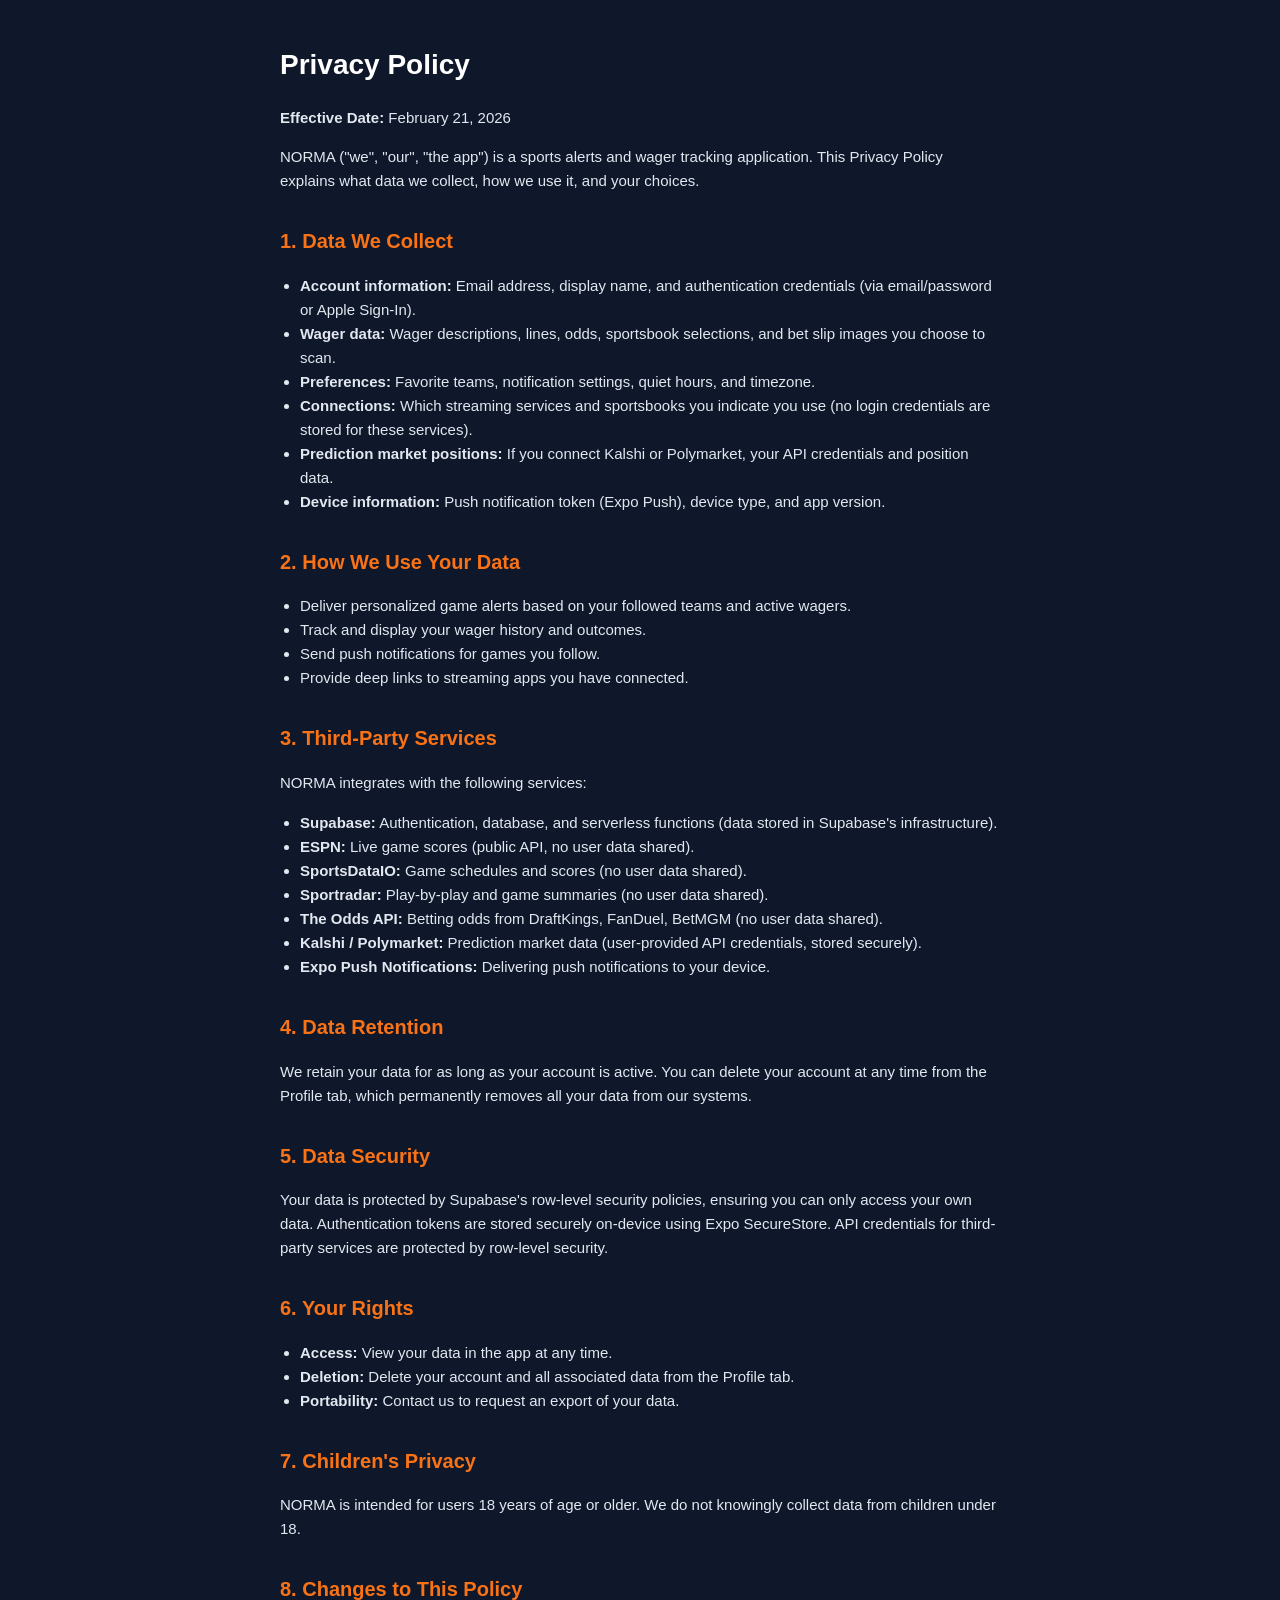
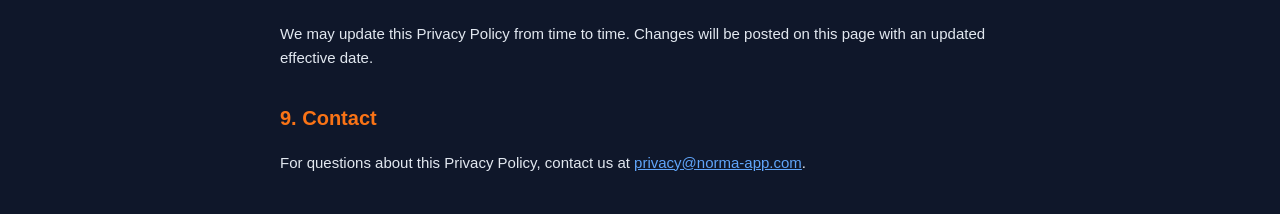
==== privacy-policy.html @ 9c6b076b "Add NORMA support site (Terms of Service + Privacy Policy)" ====
<!DOCTYPE html>
<html lang="en">
<head>
  <meta charset="UTF-8">
  <meta name="viewport" content="width=device-width, initial-scale=1.0">
  <title>NORMA — Privacy Policy</title>
  <style>
    body { font-family: -apple-system, BlinkMacSystemFont, "Segoe UI", Roboto, sans-serif; max-width: 720px; margin: 0 auto; padding: 24px; background: #0f172a; color: #e2e8f0; line-height: 1.6; }
    h1 { color: #ffffff; font-size: 28px; }
    h2 { color: #f97316; font-size: 20px; margin-top: 32px; }
    p, li { font-size: 15px; }
    a { color: #60a5fa; }
    ul { padding-left: 20px; }
  </style>
</head>
<body>
  <h1>Privacy Policy</h1>
  <p><strong>Effective Date:</strong> February 21, 2026</p>
  <p>NORMA ("we", "our", "the app") is a sports alerts and wager tracking application. This Privacy Policy explains what data we collect, how we use it, and your choices.</p>

  <h2>1. Data We Collect</h2>
  <ul>
    <li><strong>Account information:</strong> Email address, display name, and authentication credentials (via email/password or Apple Sign-In).</li>
    <li><strong>Wager data:</strong> Wager descriptions, lines, odds, sportsbook selections, and bet slip images you choose to scan.</li>
    <li><strong>Preferences:</strong> Favorite teams, notification settings, quiet hours, and timezone.</li>
    <li><strong>Connections:</strong> Which streaming services and sportsbooks you indicate you use (no login credentials are stored for these services).</li>
    <li><strong>Prediction market positions:</strong> If you connect Kalshi or Polymarket, your API credentials and position data.</li>
    <li><strong>Device information:</strong> Push notification token (Expo Push), device type, and app version.</li>
  </ul>

  <h2>2. How We Use Your Data</h2>
  <ul>
    <li>Deliver personalized game alerts based on your followed teams and active wagers.</li>
    <li>Track and display your wager history and outcomes.</li>
    <li>Send push notifications for games you follow.</li>
    <li>Provide deep links to streaming apps you have connected.</li>
  </ul>

  <h2>3. Third-Party Services</h2>
  <p>NORMA integrates with the following services:</p>
  <ul>
    <li><strong>Supabase:</strong> Authentication, database, and serverless functions (data stored in Supabase's infrastructure).</li>
    <li><strong>ESPN:</strong> Live game scores (public API, no user data shared).</li>
    <li><strong>SportsDataIO:</strong> Game schedules and scores (no user data shared).</li>
    <li><strong>Sportradar:</strong> Play-by-play and game summaries (no user data shared).</li>
    <li><strong>The Odds API:</strong> Betting odds from DraftKings, FanDuel, BetMGM (no user data shared).</li>
    <li><strong>Kalshi / Polymarket:</strong> Prediction market data (user-provided API credentials, stored securely).</li>
    <li><strong>Expo Push Notifications:</strong> Delivering push notifications to your device.</li>
  </ul>

  <h2>4. Data Retention</h2>
  <p>We retain your data for as long as your account is active. You can delete your account at any time from the Profile tab, which permanently removes all your data from our systems.</p>

  <h2>5. Data Security</h2>
  <p>Your data is protected by Supabase's row-level security policies, ensuring you can only access your own data. Authentication tokens are stored securely on-device using Expo SecureStore. API credentials for third-party services are protected by row-level security.</p>

  <h2>6. Your Rights</h2>
  <ul>
    <li><strong>Access:</strong> View your data in the app at any time.</li>
    <li><strong>Deletion:</strong> Delete your account and all associated data from the Profile tab.</li>
    <li><strong>Portability:</strong> Contact us to request an export of your data.</li>
  </ul>

  <h2>7. Children's Privacy</h2>
  <p>NORMA is intended for users 18 years of age or older. We do not knowingly collect data from children under 18.</p>

  <h2>8. Changes to This Policy</h2>
  <p>We may update this Privacy Policy from time to time. Changes will be posted on this page with an updated effective date.</p>

  <h2>9. Contact</h2>
  <p>For questions about this Privacy Policy, contact us at <a href="mailto:privacy@norma-app.com">privacy@norma-app.com</a>.</p>
</body>
</html>
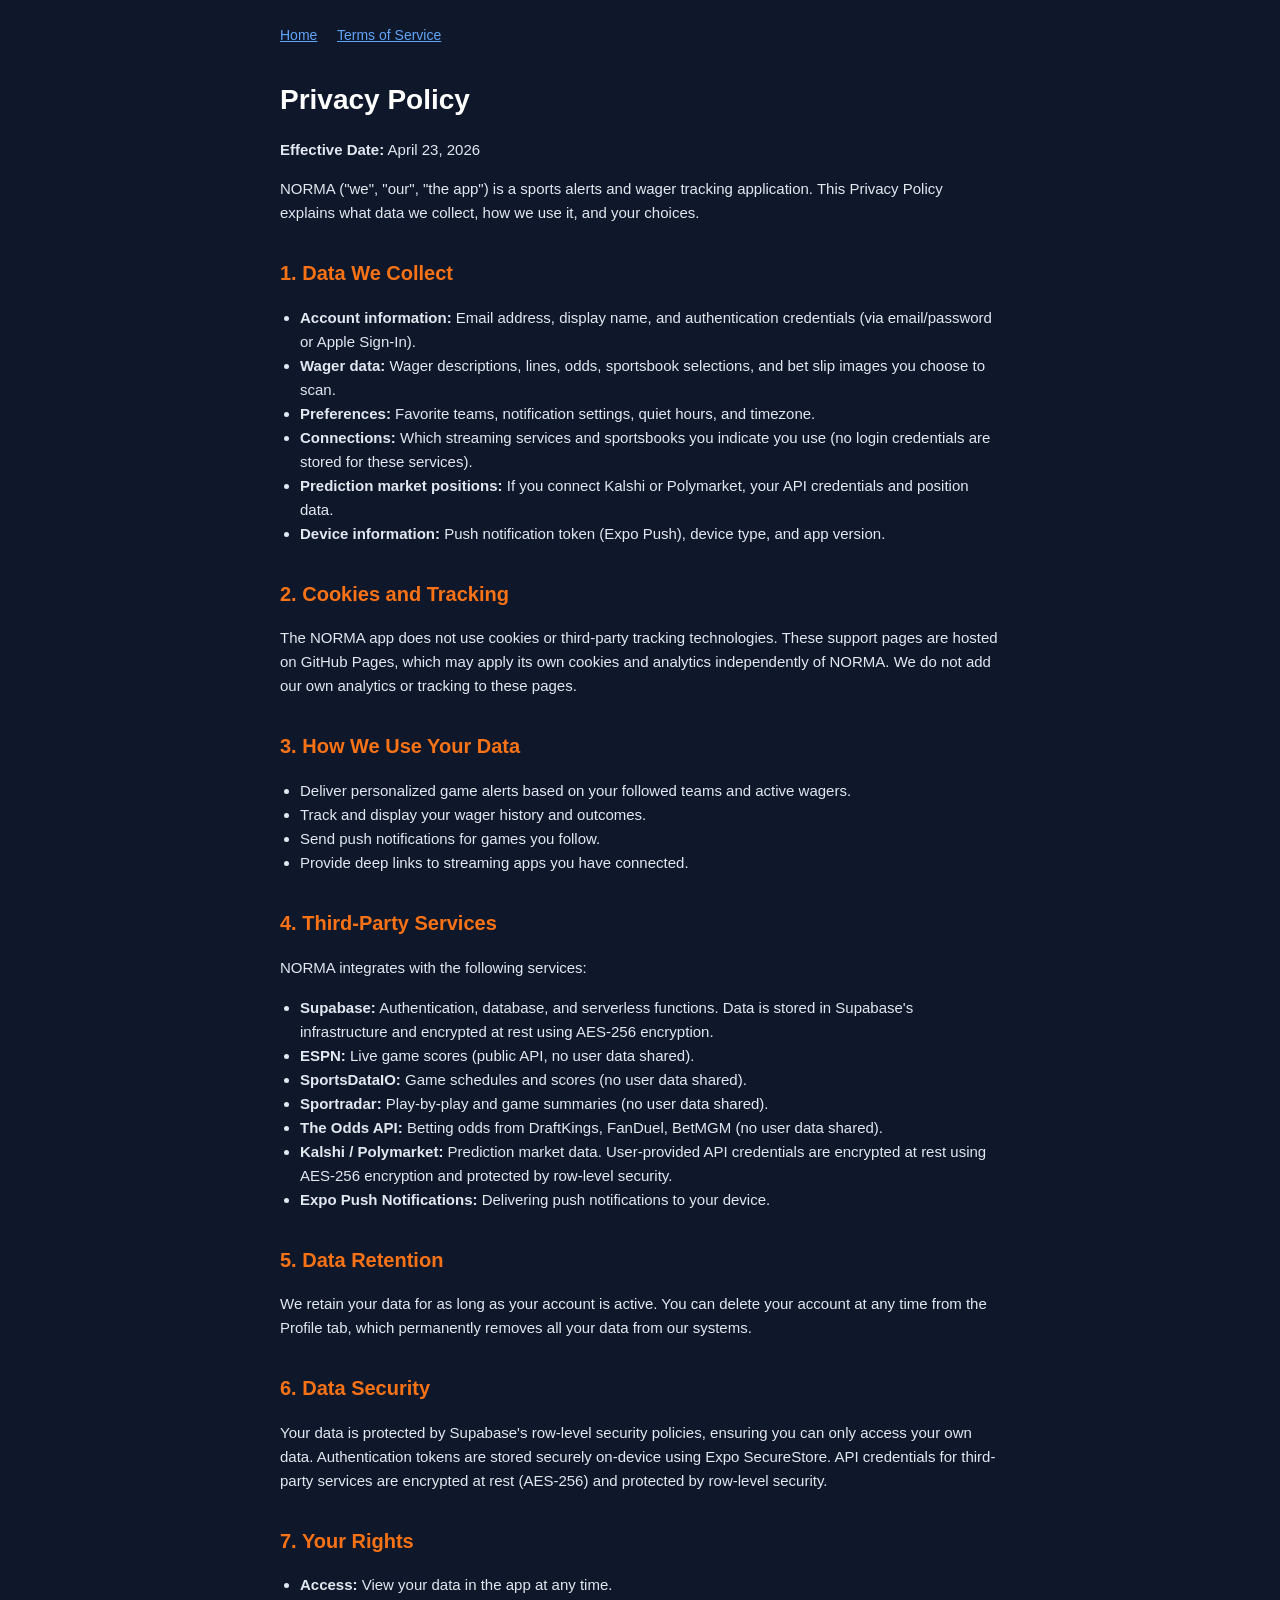
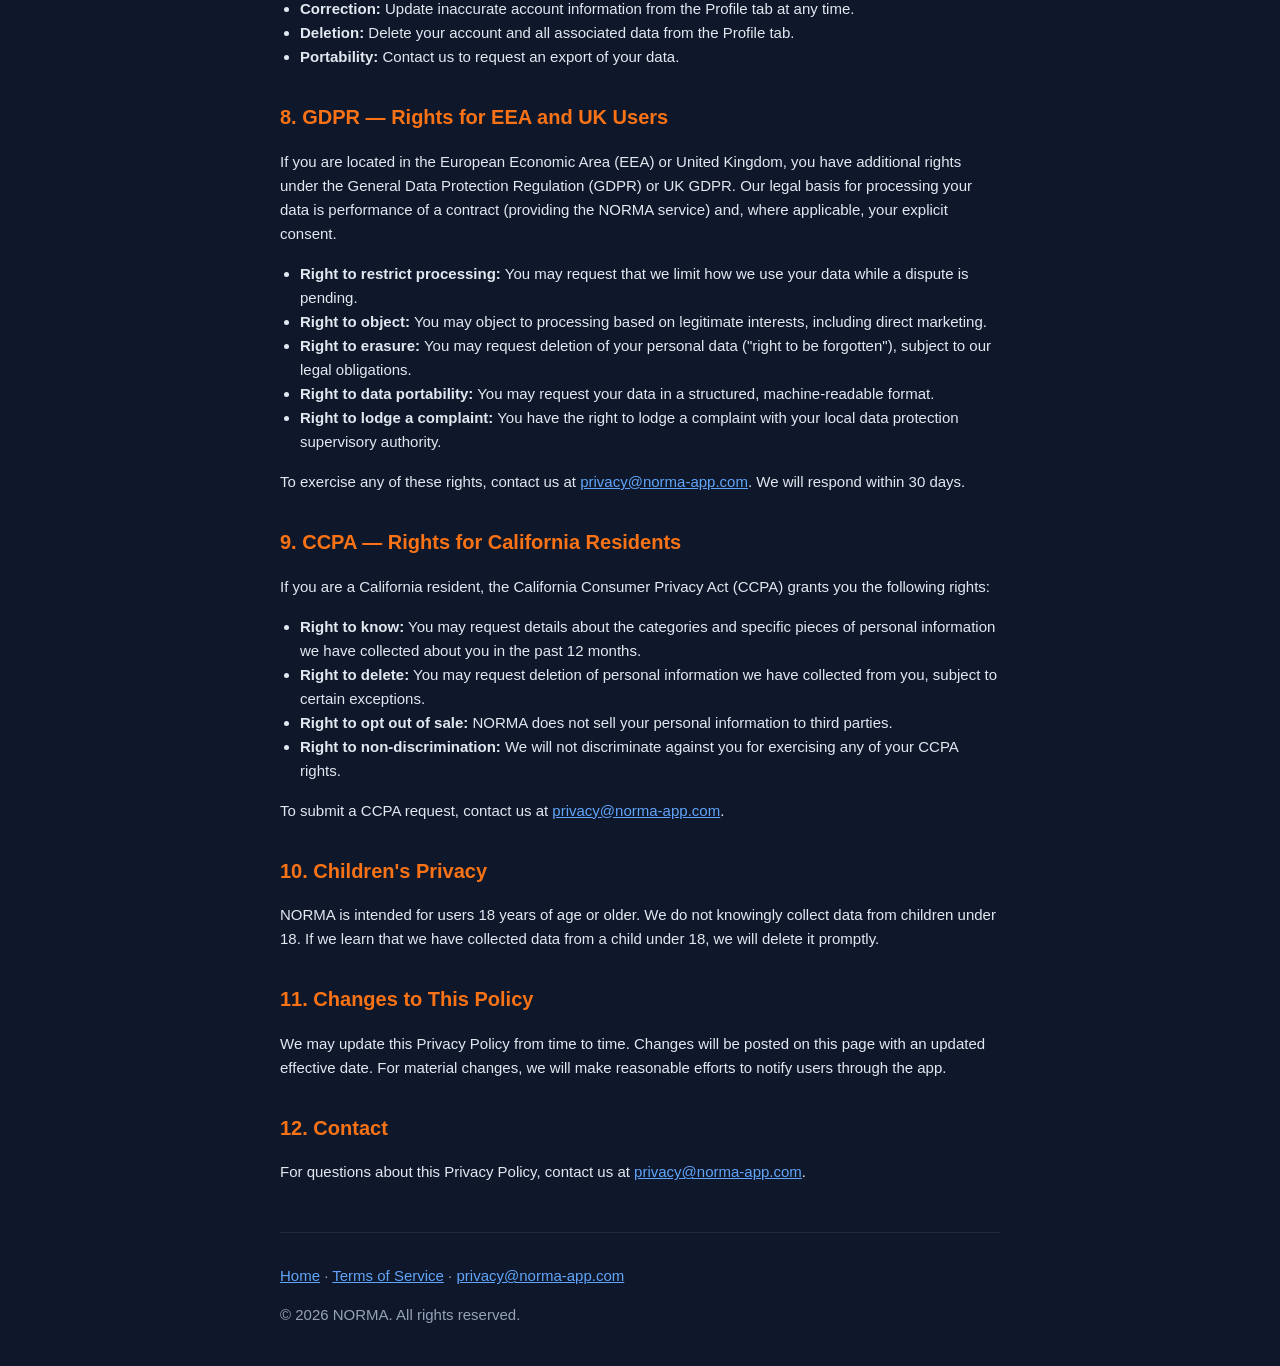
==== commit 72ff1331: "Comprehensive repo review fixes: legal, SEO, structure, CI hygiene Legal (high priority): - privacy-" ====
--- a/privacy-policy.html
+++ b/privacy-policy.html
@@ -3,71 +3,101 @@
 <head>
   <meta charset="UTF-8">
   <meta name="viewport" content="width=device-width, initial-scale=1.0">
+  <meta name="description" content="NORMA Privacy Policy — how we collect, use, and protect your personal data.">
+  <link rel="canonical" href="https://getnorma.app/privacy-policy.html">
   <title>NORMA — Privacy Policy</title>
-  <style>
-    body { font-family: -apple-system, BlinkMacSystemFont, "Segoe UI", Roboto, sans-serif; max-width: 720px; margin: 0 auto; padding: 24px; background: #0f172a; color: #e2e8f0; line-height: 1.6; }
-    h1 { color: #ffffff; font-size: 28px; }
-    h2 { color: #f97316; font-size: 20px; margin-top: 32px; }
-    p, li { font-size: 15px; }
-    a { color: #60a5fa; }
-    ul { padding-left: 20px; }
-  </style>
+  <link rel="stylesheet" href="styles.css">
 </head>
 <body>
-  <h1>Privacy Policy</h1>
-  <p><strong>Effective Date:</strong> February 21, 2026</p>
-  <p>NORMA ("we", "our", "the app") is a sports alerts and wager tracking application. This Privacy Policy explains what data we collect, how we use it, and your choices.</p>
+  <nav>
+    <a href="index.html">Home</a>
+    <a href="terms-of-service.html">Terms of Service</a>
+  </nav>
+  <main>
+    <h1>Privacy Policy</h1>
+    <p><strong>Effective Date:</strong> April 23, 2026</p>
+    <p>NORMA ("we", "our", "the app") is a sports alerts and wager tracking application. This Privacy Policy explains what data we collect, how we use it, and your choices.</p>
 
-  <h2>1. Data We Collect</h2>
-  <ul>
-    <li><strong>Account information:</strong> Email address, display name, and authentication credentials (via email/password or Apple Sign-In).</li>
-    <li><strong>Wager data:</strong> Wager descriptions, lines, odds, sportsbook selections, and bet slip images you choose to scan.</li>
-    <li><strong>Preferences:</strong> Favorite teams, notification settings, quiet hours, and timezone.</li>
-    <li><strong>Connections:</strong> Which streaming services and sportsbooks you indicate you use (no login credentials are stored for these services).</li>
-    <li><strong>Prediction market positions:</strong> If you connect Kalshi or Polymarket, your API credentials and position data.</li>
-    <li><strong>Device information:</strong> Push notification token (Expo Push), device type, and app version.</li>
-  </ul>
+    <h2>1. Data We Collect</h2>
+    <ul>
+      <li><strong>Account information:</strong> Email address, display name, and authentication credentials (via email/password or Apple Sign-In).</li>
+      <li><strong>Wager data:</strong> Wager descriptions, lines, odds, sportsbook selections, and bet slip images you choose to scan.</li>
+      <li><strong>Preferences:</strong> Favorite teams, notification settings, quiet hours, and timezone.</li>
+      <li><strong>Connections:</strong> Which streaming services and sportsbooks you indicate you use (no login credentials are stored for these services).</li>
+      <li><strong>Prediction market positions:</strong> If you connect Kalshi or Polymarket, your API credentials and position data.</li>
+      <li><strong>Device information:</strong> Push notification token (Expo Push), device type, and app version.</li>
+    </ul>
 
-  <h2>2. How We Use Your Data</h2>
-  <ul>
-    <li>Deliver personalized game alerts based on your followed teams and active wagers.</li>
-    <li>Track and display your wager history and outcomes.</li>
-    <li>Send push notifications for games you follow.</li>
-    <li>Provide deep links to streaming apps you have connected.</li>
-  </ul>
+    <h2>2. Cookies and Tracking</h2>
+    <p>The NORMA app does not use cookies or third-party tracking technologies. These support pages are hosted on GitHub Pages, which may apply its own cookies and analytics independently of NORMA. We do not add our own analytics or tracking to these pages.</p>
 
-  <h2>3. Third-Party Services</h2>
-  <p>NORMA integrates with the following services:</p>
-  <ul>
-    <li><strong>Supabase:</strong> Authentication, database, and serverless functions (data stored in Supabase's infrastructure).</li>
-    <li><strong>ESPN:</strong> Live game scores (public API, no user data shared).</li>
-    <li><strong>SportsDataIO:</strong> Game schedules and scores (no user data shared).</li>
-    <li><strong>Sportradar:</strong> Play-by-play and game summaries (no user data shared).</li>
-    <li><strong>The Odds API:</strong> Betting odds from DraftKings, FanDuel, BetMGM (no user data shared).</li>
-    <li><strong>Kalshi / Polymarket:</strong> Prediction market data (user-provided API credentials, stored securely).</li>
-    <li><strong>Expo Push Notifications:</strong> Delivering push notifications to your device.</li>
-  </ul>
+    <h2>3. How We Use Your Data</h2>
+    <ul>
+      <li>Deliver personalized game alerts based on your followed teams and active wagers.</li>
+      <li>Track and display your wager history and outcomes.</li>
+      <li>Send push notifications for games you follow.</li>
+      <li>Provide deep links to streaming apps you have connected.</li>
+    </ul>
 
-  <h2>4. Data Retention</h2>
-  <p>We retain your data for as long as your account is active. You can delete your account at any time from the Profile tab, which permanently removes all your data from our systems.</p>
+    <h2>4. Third-Party Services</h2>
+    <p>NORMA integrates with the following services:</p>
+    <ul>
+      <li><strong>Supabase:</strong> Authentication, database, and serverless functions. Data is stored in Supabase's infrastructure and encrypted at rest using AES-256 encryption.</li>
+      <li><strong>ESPN:</strong> Live game scores (public API, no user data shared).</li>
+      <li><strong>SportsDataIO:</strong> Game schedules and scores (no user data shared).</li>
+      <li><strong>Sportradar:</strong> Play-by-play and game summaries (no user data shared).</li>
+      <li><strong>The Odds API:</strong> Betting odds from DraftKings, FanDuel, BetMGM (no user data shared).</li>
+      <li><strong>Kalshi / Polymarket:</strong> Prediction market data. User-provided API credentials are encrypted at rest using AES-256 encryption and protected by row-level security.</li>
+      <li><strong>Expo Push Notifications:</strong> Delivering push notifications to your device.</li>
+    </ul>
 
-  <h2>5. Data Security</h2>
-  <p>Your data is protected by Supabase's row-level security policies, ensuring you can only access your own data. Authentication tokens are stored securely on-device using Expo SecureStore. API credentials for third-party services are protected by row-level security.</p>
+    <h2>5. Data Retention</h2>
+    <p>We retain your data for as long as your account is active. You can delete your account at any time from the Profile tab, which permanently removes all your data from our systems.</p>
 
-  <h2>6. Your Rights</h2>
-  <ul>
-    <li><strong>Access:</strong> View your data in the app at any time.</li>
-    <li><strong>Deletion:</strong> Delete your account and all associated data from the Profile tab.</li>
-    <li><strong>Portability:</strong> Contact us to request an export of your data.</li>
-  </ul>
+    <h2>6. Data Security</h2>
+    <p>Your data is protected by Supabase's row-level security policies, ensuring you can only access your own data. Authentication tokens are stored securely on-device using Expo SecureStore. API credentials for third-party services are encrypted at rest (AES-256) and protected by row-level security.</p>
 
-  <h2>7. Children's Privacy</h2>
-  <p>NORMA is intended for users 18 years of age or older. We do not knowingly collect data from children under 18.</p>
+    <h2>7. Your Rights</h2>
+    <ul>
+      <li><strong>Access:</strong> View your data in the app at any time.</li>
+      <li><strong>Correction:</strong> Update inaccurate account information from the Profile tab at any time.</li>
+      <li><strong>Deletion:</strong> Delete your account and all associated data from the Profile tab.</li>
+      <li><strong>Portability:</strong> Contact us to request an export of your data.</li>
+    </ul>
 
-  <h2>8. Changes to This Policy</h2>
-  <p>We may update this Privacy Policy from time to time. Changes will be posted on this page with an updated effective date.</p>
+    <h2>8. GDPR — Rights for EEA and UK Users</h2>
+    <p>If you are located in the European Economic Area (EEA) or United Kingdom, you have additional rights under the General Data Protection Regulation (GDPR) or UK GDPR. Our legal basis for processing your data is performance of a contract (providing the NORMA service) and, where applicable, your explicit consent.</p>
+    <ul>
+      <li><strong>Right to restrict processing:</strong> You may request that we limit how we use your data while a dispute is pending.</li>
+      <li><strong>Right to object:</strong> You may object to processing based on legitimate interests, including direct marketing.</li>
+      <li><strong>Right to erasure:</strong> You may request deletion of your personal data ("right to be forgotten"), subject to our legal obligations.</li>
+      <li><strong>Right to data portability:</strong> You may request your data in a structured, machine-readable format.</li>
+      <li><strong>Right to lodge a complaint:</strong> You have the right to lodge a complaint with your local data protection supervisory authority.</li>
+    </ul>
+    <p>To exercise any of these rights, contact us at <a href="mailto:privacy@norma-app.com">privacy@norma-app.com</a>. We will respond within 30 days.</p>
 
-  <h2>9. Contact</h2>
-  <p>For questions about this Privacy Policy, contact us at <a href="mailto:privacy@norma-app.com">privacy@norma-app.com</a>.</p>
+    <h2>9. CCPA — Rights for California Residents</h2>
+    <p>If you are a California resident, the California Consumer Privacy Act (CCPA) grants you the following rights:</p>
+    <ul>
+      <li><strong>Right to know:</strong> You may request details about the categories and specific pieces of personal information we have collected about you in the past 12 months.</li>
+      <li><strong>Right to delete:</strong> You may request deletion of personal information we have collected from you, subject to certain exceptions.</li>
+      <li><strong>Right to opt out of sale:</strong> NORMA does not sell your personal information to third parties.</li>
+      <li><strong>Right to non-discrimination:</strong> We will not discriminate against you for exercising any of your CCPA rights.</li>
+    </ul>
+    <p>To submit a CCPA request, contact us at <a href="mailto:privacy@norma-app.com">privacy@norma-app.com</a>.</p>
+
+    <h2>10. Children's Privacy</h2>
+    <p>NORMA is intended for users 18 years of age or older. We do not knowingly collect data from children under 18. If we learn that we have collected data from a child under 18, we will delete it promptly.</p>
+
+    <h2>11. Changes to This Policy</h2>
+    <p>We may update this Privacy Policy from time to time. Changes will be posted on this page with an updated effective date. For material changes, we will make reasonable efforts to notify users through the app.</p>
+
+    <h2>12. Contact</h2>
+    <p>For questions about this Privacy Policy, contact us at <a href="mailto:privacy@norma-app.com">privacy@norma-app.com</a>.</p>
+  </main>
+  <footer>
+    <p><a href="index.html">Home</a> &middot; <a href="terms-of-service.html">Terms of Service</a> &middot; <a href="mailto:privacy@norma-app.com">privacy@norma-app.com</a></p>
+    <p>&copy; 2026 NORMA. All rights reserved.</p>
+  </footer>
 </body>
 </html>
--- a/styles.css
+++ b/styles.css
@@ -0,0 +1,26 @@
+body {
+  font-family: -apple-system, BlinkMacSystemFont, "Segoe UI", Roboto, sans-serif;
+  max-width: 720px;
+  margin: 0 auto;
+  padding: 24px;
+  background: #0f172a;
+  color: #e2e8f0;
+  line-height: 1.6;
+}
+
+h1 { color: #ffffff; font-size: 28px; margin-bottom: 4px; }
+h2 { color: #f97316; font-size: 20px; margin-top: 32px; }
+p, li { font-size: 15px; }
+a { color: #60a5fa; }
+ul { padding-left: 20px; }
+
+nav { margin-bottom: 32px; font-size: 14px; }
+nav a { margin-right: 16px; }
+
+footer {
+  margin-top: 48px;
+  padding-top: 16px;
+  border-top: 1px solid #1e293b;
+  font-size: 13px;
+  color: #94a3b8;
+}
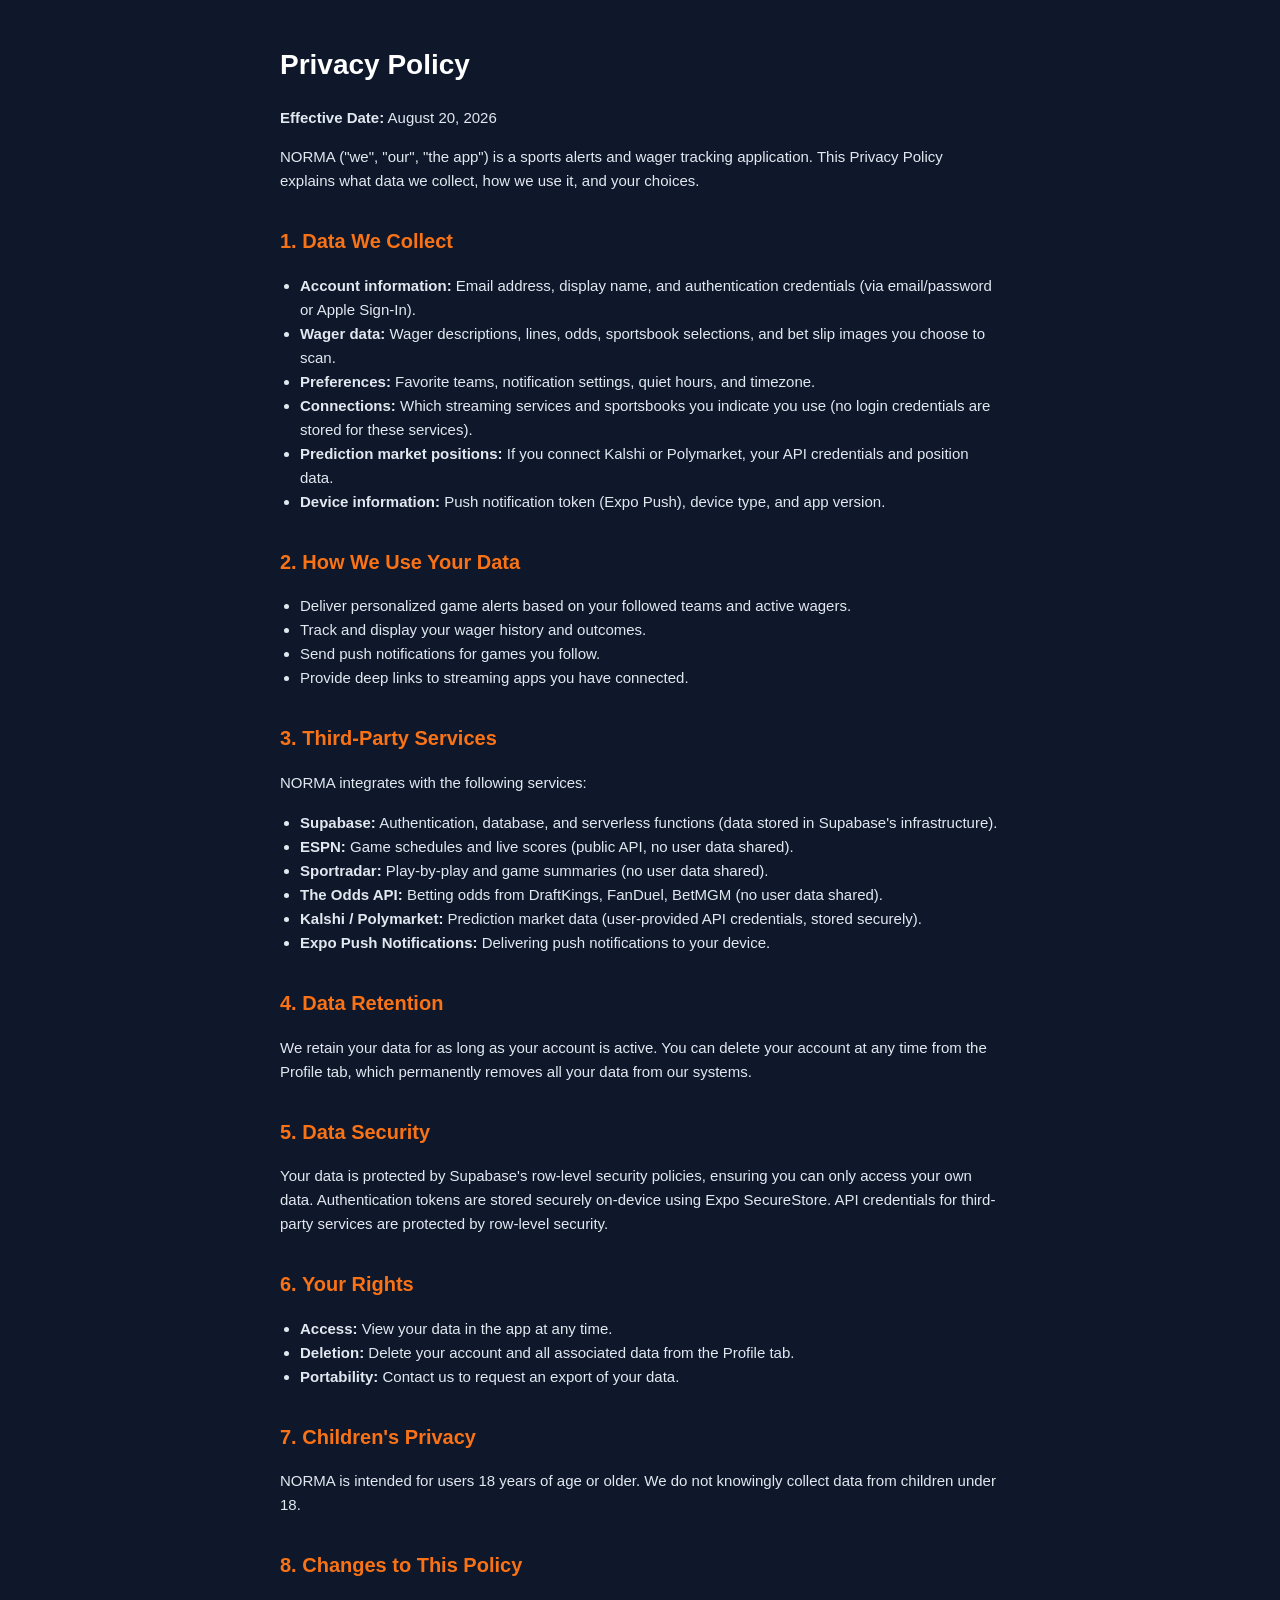
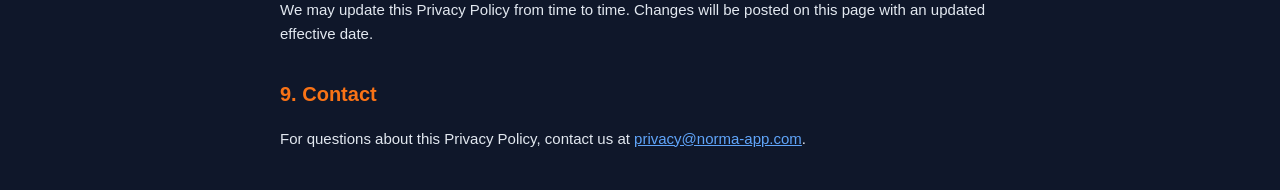
==== commit 852ac6b0: "Remove SportsDataIO from the privacy policy and terms Owner decision 2026-08-20: NORMA uses ESPN, no" ====
--- a/privacy-policy.html
+++ b/privacy-policy.html
@@ -3,101 +3,70 @@
 <head>
   <meta charset="UTF-8">
   <meta name="viewport" content="width=device-width, initial-scale=1.0">
-  <meta name="description" content="NORMA Privacy Policy — how we collect, use, and protect your personal data.">
-  <link rel="canonical" href="https://getnorma.app/privacy-policy.html">
   <title>NORMA — Privacy Policy</title>
-  <link rel="stylesheet" href="styles.css">
+  <style>
+    body { font-family: -apple-system, BlinkMacSystemFont, "Segoe UI", Roboto, sans-serif; max-width: 720px; margin: 0 auto; padding: 24px; background: #0f172a; color: #e2e8f0; line-height: 1.6; }
+    h1 { color: #ffffff; font-size: 28px; }
+    h2 { color: #f97316; font-size: 20px; margin-top: 32px; }
+    p, li { font-size: 15px; }
+    a { color: #60a5fa; }
+    ul { padding-left: 20px; }
+  </style>
 </head>
 <body>
-  <nav>
-    <a href="index.html">Home</a>
-    <a href="terms-of-service.html">Terms of Service</a>
-  </nav>
-  <main>
-    <h1>Privacy Policy</h1>
-    <p><strong>Effective Date:</strong> April 23, 2026</p>
-    <p>NORMA ("we", "our", "the app") is a sports alerts and wager tracking application. This Privacy Policy explains what data we collect, how we use it, and your choices.</p>
+  <h1>Privacy Policy</h1>
+  <p><strong>Effective Date:</strong> August 20, 2026</p>
+  <p>NORMA ("we", "our", "the app") is a sports alerts and wager tracking application. This Privacy Policy explains what data we collect, how we use it, and your choices.</p>
 
-    <h2>1. Data We Collect</h2>
-    <ul>
-      <li><strong>Account information:</strong> Email address, display name, and authentication credentials (via email/password or Apple Sign-In).</li>
-      <li><strong>Wager data:</strong> Wager descriptions, lines, odds, sportsbook selections, and bet slip images you choose to scan.</li>
-      <li><strong>Preferences:</strong> Favorite teams, notification settings, quiet hours, and timezone.</li>
-      <li><strong>Connections:</strong> Which streaming services and sportsbooks you indicate you use (no login credentials are stored for these services).</li>
-      <li><strong>Prediction market positions:</strong> If you connect Kalshi or Polymarket, your API credentials and position data.</li>
-      <li><strong>Device information:</strong> Push notification token (Expo Push), device type, and app version.</li>
-    </ul>
+  <h2>1. Data We Collect</h2>
+  <ul>
+    <li><strong>Account information:</strong> Email address, display name, and authentication credentials (via email/password or Apple Sign-In).</li>
+    <li><strong>Wager data:</strong> Wager descriptions, lines, odds, sportsbook selections, and bet slip images you choose to scan.</li>
+    <li><strong>Preferences:</strong> Favorite teams, notification settings, quiet hours, and timezone.</li>
+    <li><strong>Connections:</strong> Which streaming services and sportsbooks you indicate you use (no login credentials are stored for these services).</li>
+    <li><strong>Prediction market positions:</strong> If you connect Kalshi or Polymarket, your API credentials and position data.</li>
+    <li><strong>Device information:</strong> Push notification token (Expo Push), device type, and app version.</li>
+  </ul>
 
-    <h2>2. Cookies and Tracking</h2>
-    <p>The NORMA app does not use cookies or third-party tracking technologies. These support pages are hosted on GitHub Pages, which may apply its own cookies and analytics independently of NORMA. We do not add our own analytics or tracking to these pages.</p>
+  <h2>2. How We Use Your Data</h2>
+  <ul>
+    <li>Deliver personalized game alerts based on your followed teams and active wagers.</li>
+    <li>Track and display your wager history and outcomes.</li>
+    <li>Send push notifications for games you follow.</li>
+    <li>Provide deep links to streaming apps you have connected.</li>
+  </ul>
 
-    <h2>3. How We Use Your Data</h2>
-    <ul>
-      <li>Deliver personalized game alerts based on your followed teams and active wagers.</li>
-      <li>Track and display your wager history and outcomes.</li>
-      <li>Send push notifications for games you follow.</li>
-      <li>Provide deep links to streaming apps you have connected.</li>
-    </ul>
+  <h2>3. Third-Party Services</h2>
+  <p>NORMA integrates with the following services:</p>
+  <ul>
+    <li><strong>Supabase:</strong> Authentication, database, and serverless functions (data stored in Supabase's infrastructure).</li>
+    <li><strong>ESPN:</strong> Game schedules and live scores (public API, no user data shared).</li>
+    <li><strong>Sportradar:</strong> Play-by-play and game summaries (no user data shared).</li>
+    <li><strong>The Odds API:</strong> Betting odds from DraftKings, FanDuel, BetMGM (no user data shared).</li>
+    <li><strong>Kalshi / Polymarket:</strong> Prediction market data (user-provided API credentials, stored securely).</li>
+    <li><strong>Expo Push Notifications:</strong> Delivering push notifications to your device.</li>
+  </ul>
 
-    <h2>4. Third-Party Services</h2>
-    <p>NORMA integrates with the following services:</p>
-    <ul>
-      <li><strong>Supabase:</strong> Authentication, database, and serverless functions. Data is stored in Supabase's infrastructure and encrypted at rest using AES-256 encryption.</li>
-      <li><strong>ESPN:</strong> Live game scores (public API, no user data shared).</li>
-      <li><strong>SportsDataIO:</strong> Game schedules and scores (no user data shared).</li>
-      <li><strong>Sportradar:</strong> Play-by-play and game summaries (no user data shared).</li>
-      <li><strong>The Odds API:</strong> Betting odds from DraftKings, FanDuel, BetMGM (no user data shared).</li>
-      <li><strong>Kalshi / Polymarket:</strong> Prediction market data. User-provided API credentials are encrypted at rest using AES-256 encryption and protected by row-level security.</li>
-      <li><strong>Expo Push Notifications:</strong> Delivering push notifications to your device.</li>
-    </ul>
+  <h2>4. Data Retention</h2>
+  <p>We retain your data for as long as your account is active. You can delete your account at any time from the Profile tab, which permanently removes all your data from our systems.</p>
 
-    <h2>5. Data Retention</h2>
-    <p>We retain your data for as long as your account is active. You can delete your account at any time from the Profile tab, which permanently removes all your data from our systems.</p>
+  <h2>5. Data Security</h2>
+  <p>Your data is protected by Supabase's row-level security policies, ensuring you can only access your own data. Authentication tokens are stored securely on-device using Expo SecureStore. API credentials for third-party services are protected by row-level security.</p>
 
-    <h2>6. Data Security</h2>
-    <p>Your data is protected by Supabase's row-level security policies, ensuring you can only access your own data. Authentication tokens are stored securely on-device using Expo SecureStore. API credentials for third-party services are encrypted at rest (AES-256) and protected by row-level security.</p>
+  <h2>6. Your Rights</h2>
+  <ul>
+    <li><strong>Access:</strong> View your data in the app at any time.</li>
+    <li><strong>Deletion:</strong> Delete your account and all associated data from the Profile tab.</li>
+    <li><strong>Portability:</strong> Contact us to request an export of your data.</li>
+  </ul>
 
-    <h2>7. Your Rights</h2>
-    <ul>
-      <li><strong>Access:</strong> View your data in the app at any time.</li>
-      <li><strong>Correction:</strong> Update inaccurate account information from the Profile tab at any time.</li>
-      <li><strong>Deletion:</strong> Delete your account and all associated data from the Profile tab.</li>
-      <li><strong>Portability:</strong> Contact us to request an export of your data.</li>
-    </ul>
+  <h2>7. Children's Privacy</h2>
+  <p>NORMA is intended for users 18 years of age or older. We do not knowingly collect data from children under 18.</p>
 
-    <h2>8. GDPR — Rights for EEA and UK Users</h2>
-    <p>If you are located in the European Economic Area (EEA) or United Kingdom, you have additional rights under the General Data Protection Regulation (GDPR) or UK GDPR. Our legal basis for processing your data is performance of a contract (providing the NORMA service) and, where applicable, your explicit consent.</p>
-    <ul>
-      <li><strong>Right to restrict processing:</strong> You may request that we limit how we use your data while a dispute is pending.</li>
-      <li><strong>Right to object:</strong> You may object to processing based on legitimate interests, including direct marketing.</li>
-      <li><strong>Right to erasure:</strong> You may request deletion of your personal data ("right to be forgotten"), subject to our legal obligations.</li>
-      <li><strong>Right to data portability:</strong> You may request your data in a structured, machine-readable format.</li>
-      <li><strong>Right to lodge a complaint:</strong> You have the right to lodge a complaint with your local data protection supervisory authority.</li>
-    </ul>
-    <p>To exercise any of these rights, contact us at <a href="mailto:privacy@norma-app.com">privacy@norma-app.com</a>. We will respond within 30 days.</p>
+  <h2>8. Changes to This Policy</h2>
+  <p>We may update this Privacy Policy from time to time. Changes will be posted on this page with an updated effective date.</p>
 
-    <h2>9. CCPA — Rights for California Residents</h2>
-    <p>If you are a California resident, the California Consumer Privacy Act (CCPA) grants you the following rights:</p>
-    <ul>
-      <li><strong>Right to know:</strong> You may request details about the categories and specific pieces of personal information we have collected about you in the past 12 months.</li>
-      <li><strong>Right to delete:</strong> You may request deletion of personal information we have collected from you, subject to certain exceptions.</li>
-      <li><strong>Right to opt out of sale:</strong> NORMA does not sell your personal information to third parties.</li>
-      <li><strong>Right to non-discrimination:</strong> We will not discriminate against you for exercising any of your CCPA rights.</li>
-    </ul>
-    <p>To submit a CCPA request, contact us at <a href="mailto:privacy@norma-app.com">privacy@norma-app.com</a>.</p>
-
-    <h2>10. Children's Privacy</h2>
-    <p>NORMA is intended for users 18 years of age or older. We do not knowingly collect data from children under 18. If we learn that we have collected data from a child under 18, we will delete it promptly.</p>
-
-    <h2>11. Changes to This Policy</h2>
-    <p>We may update this Privacy Policy from time to time. Changes will be posted on this page with an updated effective date. For material changes, we will make reasonable efforts to notify users through the app.</p>
-
-    <h2>12. Contact</h2>
-    <p>For questions about this Privacy Policy, contact us at <a href="mailto:privacy@norma-app.com">privacy@norma-app.com</a>.</p>
-  </main>
-  <footer>
-    <p><a href="index.html">Home</a> &middot; <a href="terms-of-service.html">Terms of Service</a> &middot; <a href="mailto:privacy@norma-app.com">privacy@norma-app.com</a></p>
-    <p>&copy; 2026 NORMA. All rights reserved.</p>
-  </footer>
+  <h2>9. Contact</h2>
+  <p>For questions about this Privacy Policy, contact us at <a href="mailto:privacy@norma-app.com">privacy@norma-app.com</a>.</p>
 </body>
 </html>
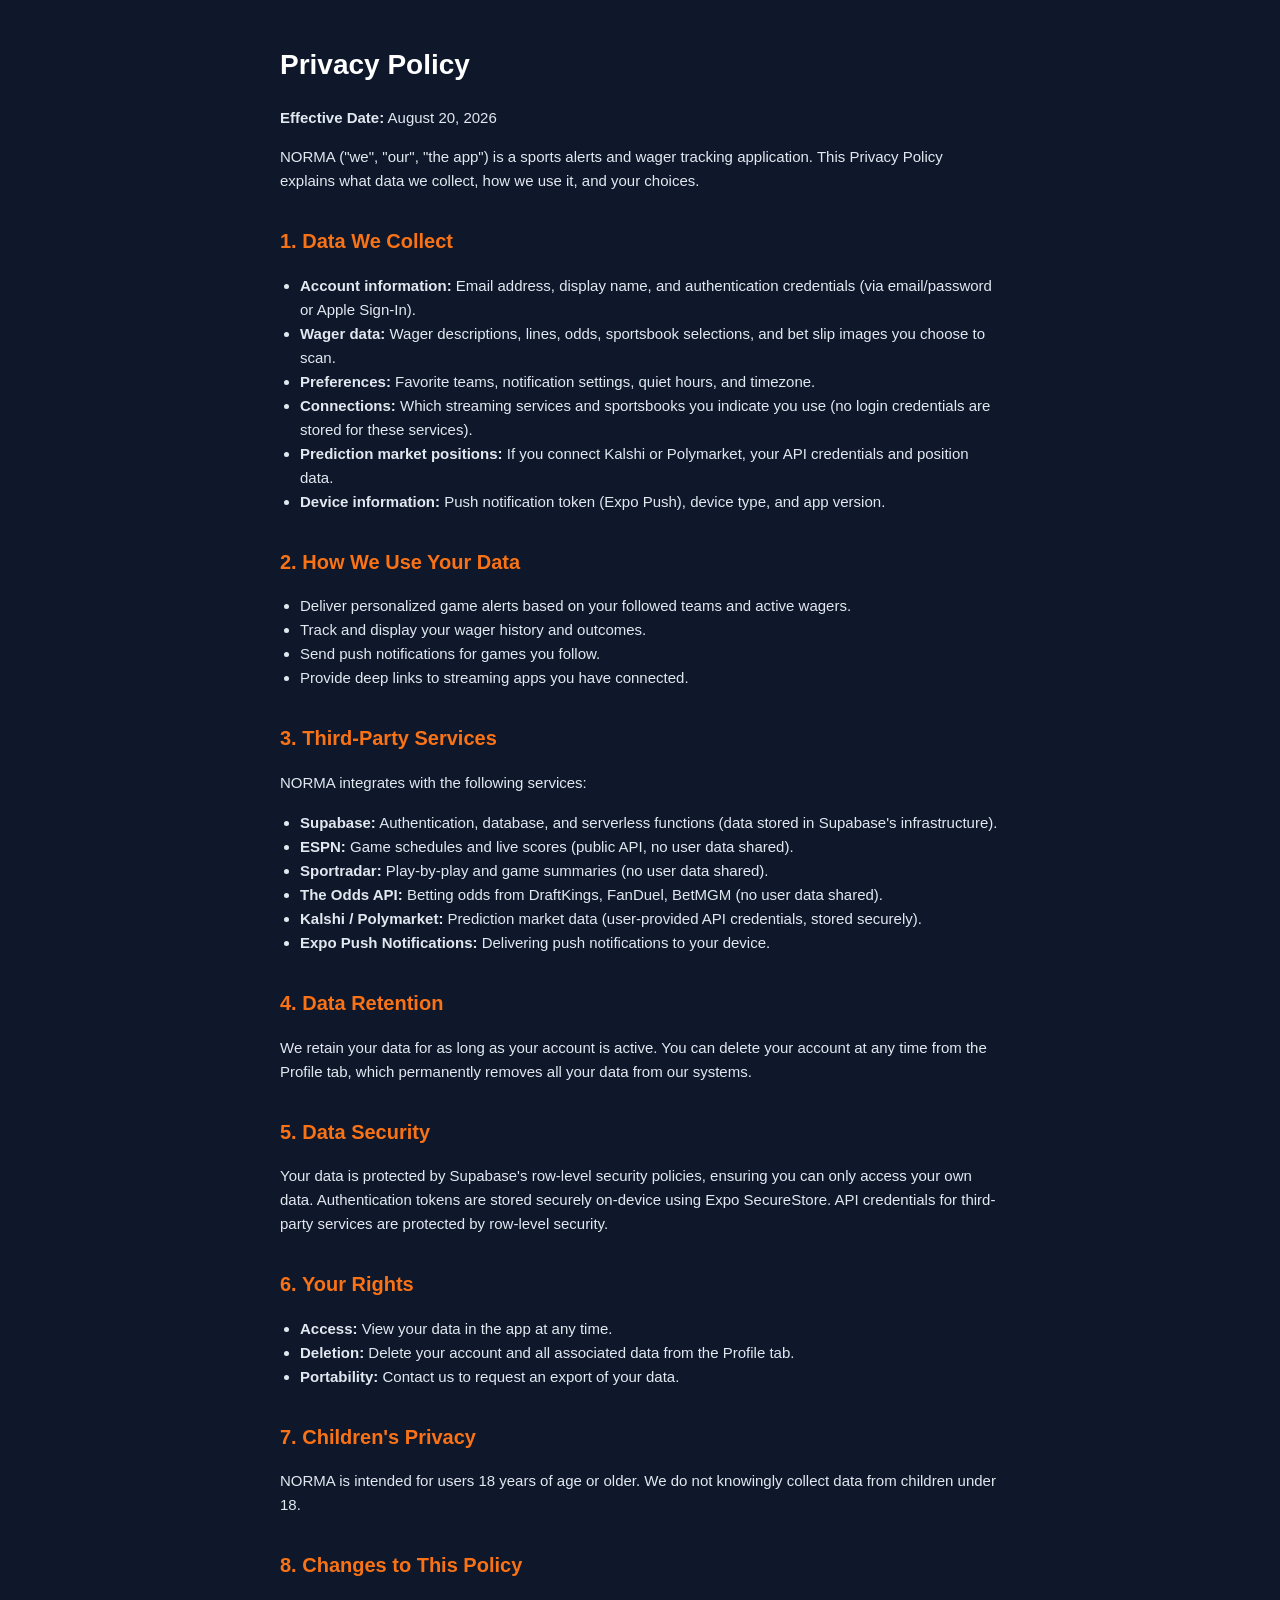
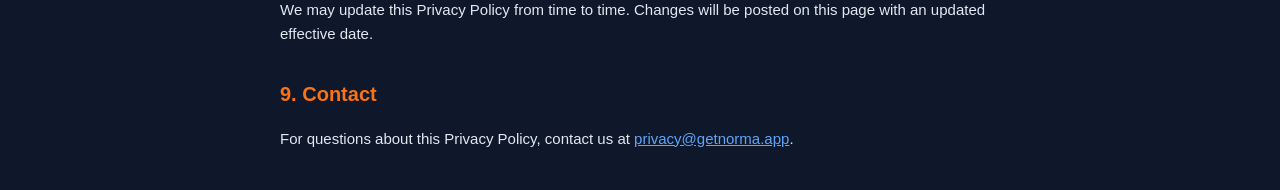
==== commit b07c5173: "Correct the contact domain in the privacy policy and terms Owner confirmed 2026-08-20 that norma-app" ====
--- a/privacy-policy.html
+++ b/privacy-policy.html
@@ -67,6 +67,6 @@
   <p>We may update this Privacy Policy from time to time. Changes will be posted on this page with an updated effective date.</p>
 
   <h2>9. Contact</h2>
-  <p>For questions about this Privacy Policy, contact us at <a href="mailto:privacy@norma-app.com">privacy@norma-app.com</a>.</p>
+  <p>For questions about this Privacy Policy, contact us at <a href="mailto:privacy@getnorma.app">privacy@getnorma.app</a>.</p>
 </body>
 </html>
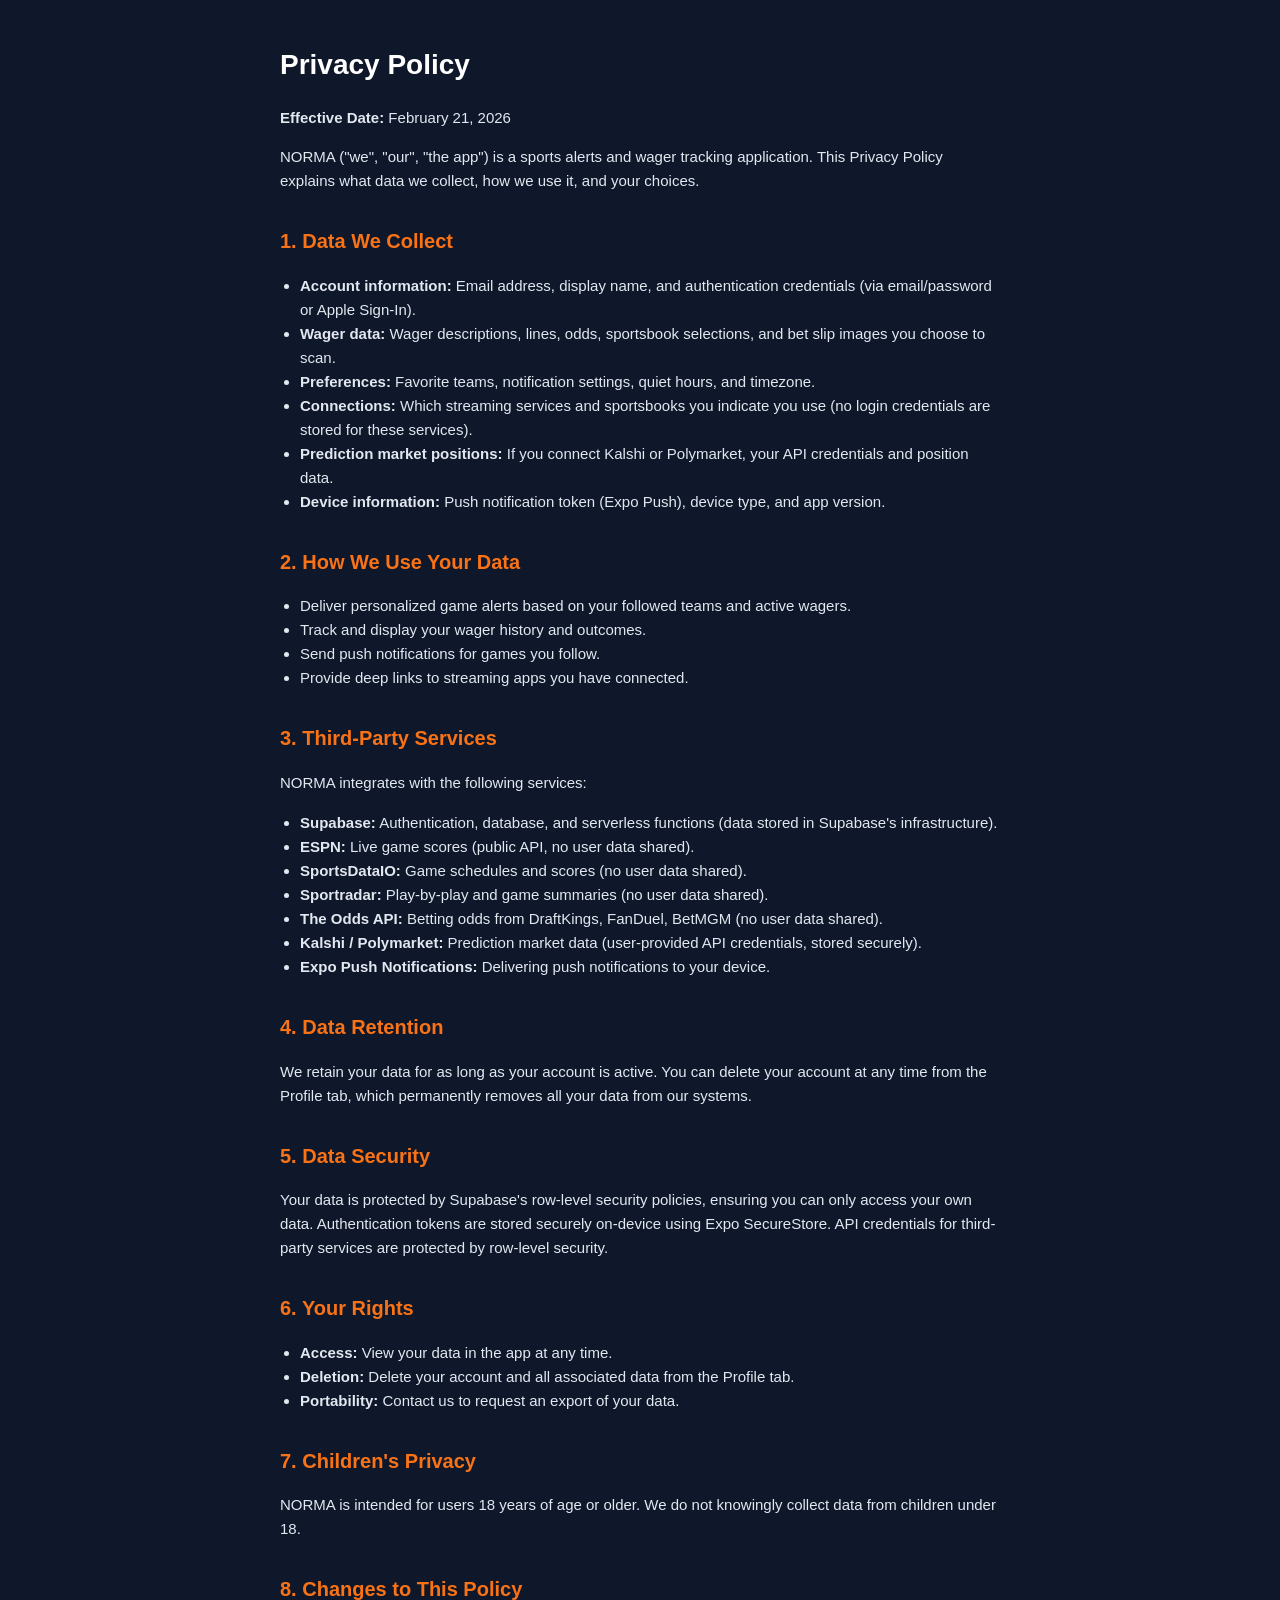
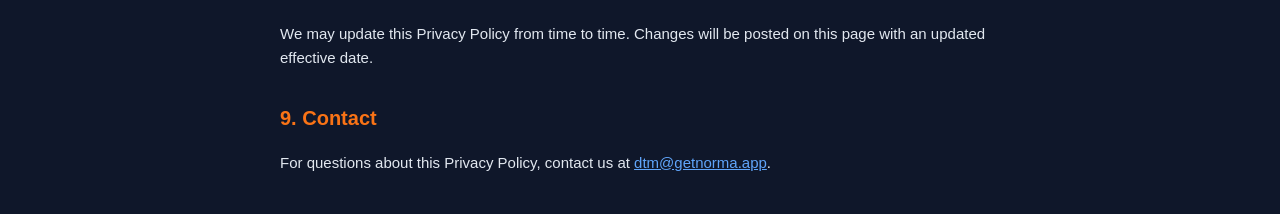
==== commit c2678985: "legal pages: contact email to dtm@getnorma.app (norma-app.com is not NORMA's domain)" ====
--- a/privacy-policy.html
+++ b/privacy-policy.html
@@ -15,7 +15,7 @@
 </head>
 <body>
   <h1>Privacy Policy</h1>
-  <p><strong>Effective Date:</strong> August 20, 2026</p>
+  <p><strong>Effective Date:</strong> February 21, 2026</p>
   <p>NORMA ("we", "our", "the app") is a sports alerts and wager tracking application. This Privacy Policy explains what data we collect, how we use it, and your choices.</p>
 
   <h2>1. Data We Collect</h2>
@@ -40,7 +40,8 @@
   <p>NORMA integrates with the following services:</p>
   <ul>
     <li><strong>Supabase:</strong> Authentication, database, and serverless functions (data stored in Supabase's infrastructure).</li>
-    <li><strong>ESPN:</strong> Game schedules and live scores (public API, no user data shared).</li>
+    <li><strong>ESPN:</strong> Live game scores (public API, no user data shared).</li>
+    <li><strong>SportsDataIO:</strong> Game schedules and scores (no user data shared).</li>
     <li><strong>Sportradar:</strong> Play-by-play and game summaries (no user data shared).</li>
     <li><strong>The Odds API:</strong> Betting odds from DraftKings, FanDuel, BetMGM (no user data shared).</li>
     <li><strong>Kalshi / Polymarket:</strong> Prediction market data (user-provided API credentials, stored securely).</li>
@@ -67,6 +68,6 @@
   <p>We may update this Privacy Policy from time to time. Changes will be posted on this page with an updated effective date.</p>
 
   <h2>9. Contact</h2>
-  <p>For questions about this Privacy Policy, contact us at <a href="mailto:privacy@getnorma.app">privacy@getnorma.app</a>.</p>
+  <p>For questions about this Privacy Policy, contact us at <a href="mailto:dtm@getnorma.app">dtm@getnorma.app</a>.</p>
 </body>
 </html>
